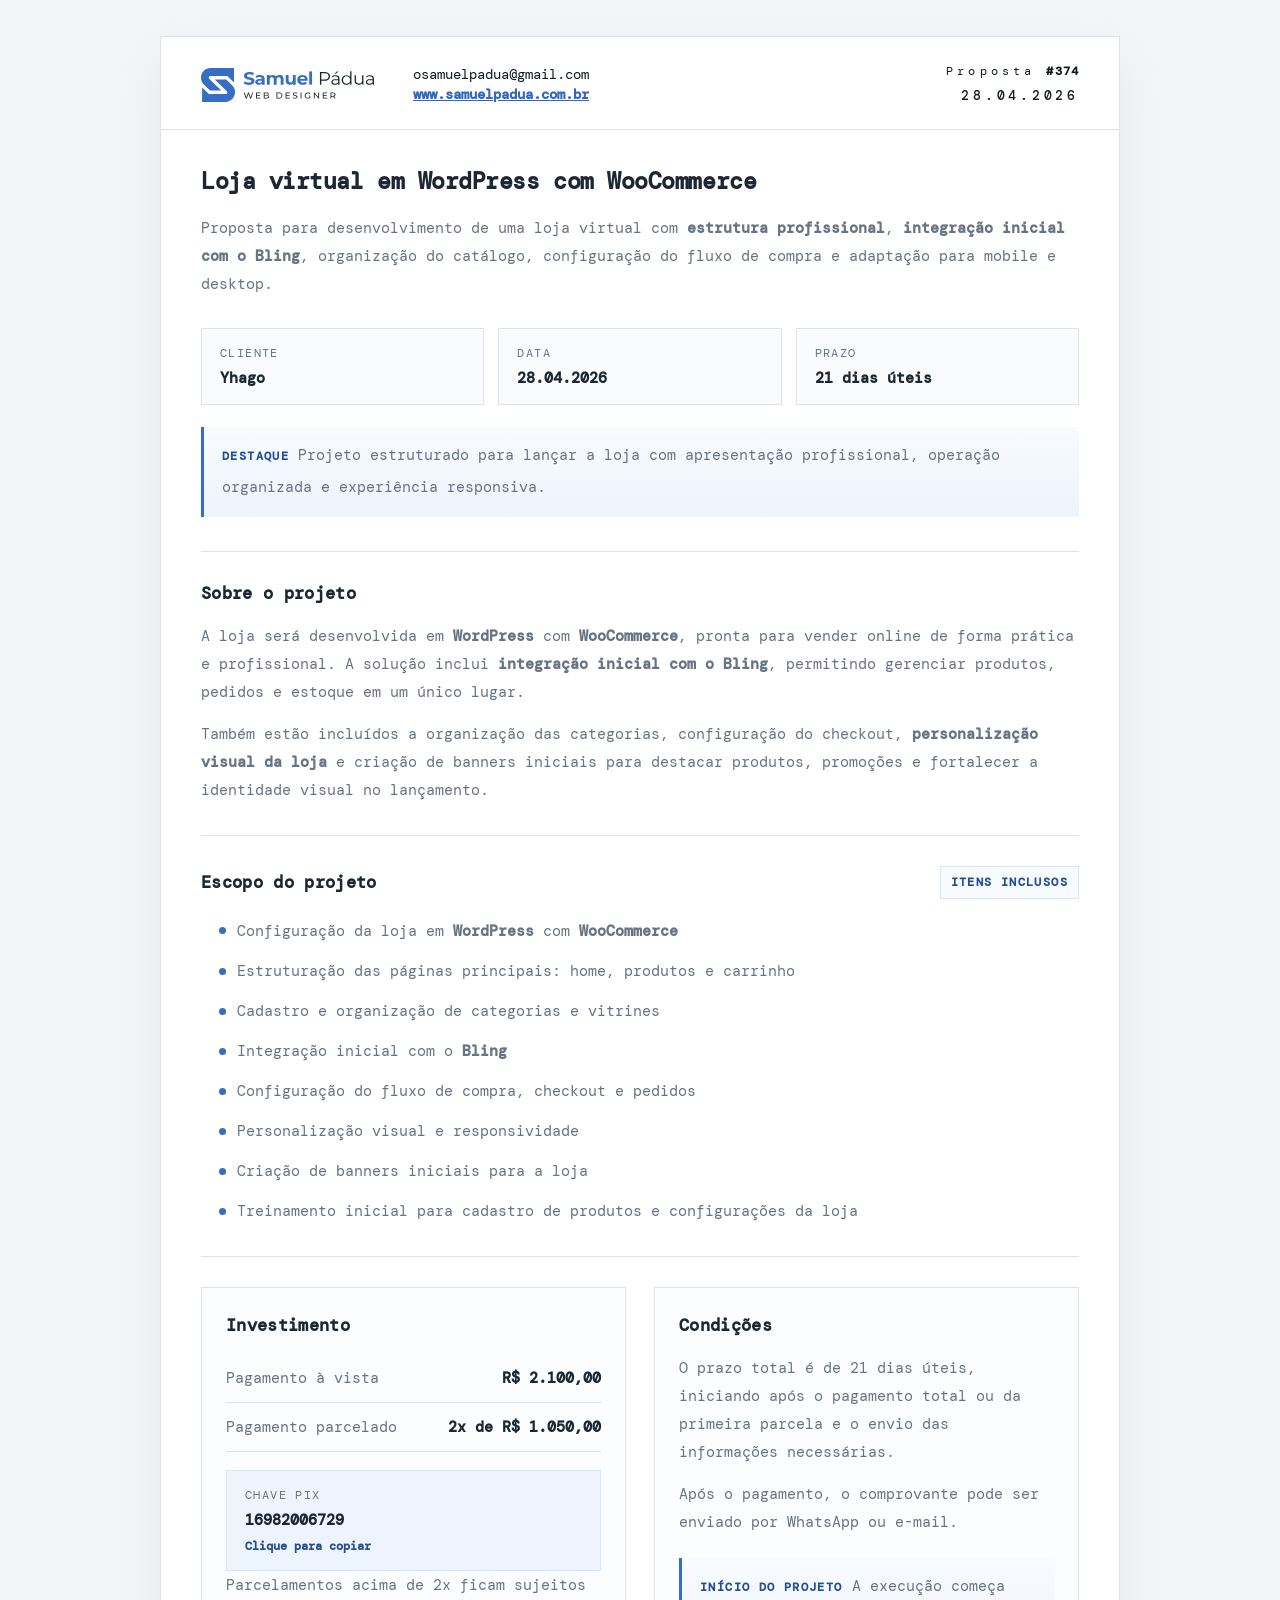
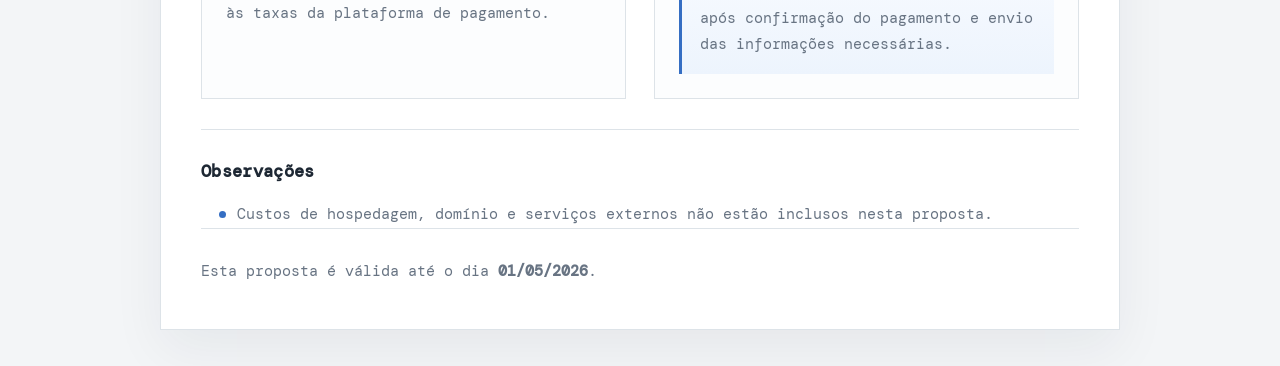
==== index.html @ 8528f8d4 "Initial proposal layout" ====
<!DOCTYPE html>
<html lang="pt-BR">
<head>
  <meta charset="UTF-8">
  <meta name="viewport" content="width=device-width, initial-scale=1.0">
  <title>Proposta Comercial #374</title>
  <link rel="preconnect" href="https://fonts.googleapis.com">
  <link rel="preconnect" href="https://fonts.gstatic.com" crossorigin>
  <link href="https://fonts.googleapis.com/css2?family=DM+Mono:wght@300;400;500&display=swap" rel="stylesheet">
  <link rel="stylesheet" href="styles.css">
</head>
<body>
  <div class="page">
    <header class="topbar">
      <div class="topbar-brand">
        <img class="logo" src="logo.svg" alt="Logotipo Samuel Pádua">
      </div>
      <div class="topbar-contact">
        <a href="mailto:osamuelpadua@gmail.com">osamuelpadua@gmail.com</a>
        <a class="site-link" href="https://www.samuelpadua.com.br">www.samuelpadua.com.br</a>
      </div>
      <div class="topbar-proposal">
        <p class="proposal-code">Proposta <strong>#374</strong></p>
        <p class="proposal-date">28.04.2026</p>
      </div>
    </header>

    <main class="content">
      <section class="hero">
        <h1>Loja virtual em <span class="term-emph">WordPress</span> com <span class="term-emph">WooCommerce</span></h1>
        <p class="intro">
          Proposta para desenvolvimento de uma loja virtual com <strong>estrutura profissional</strong>, <strong>integração inicial com o <span class="term-emph">Bling</span></strong>,
          organização do catálogo, configuração do fluxo de compra e adaptação para mobile e desktop.
        </p>

        <div class="meta">
          <div>
            <span>Cliente</span>
            <strong>Yhago</strong>
          </div>
          <div>
            <span>Data</span>
            <strong>28.04.2026</strong>
          </div>
          <div>
            <span>Prazo</span>
            <strong>21 dias úteis</strong>
          </div>
        </div>

        <div class="hero-note">
          <span>Destaque</span>
          Projeto estruturado para lançar a loja com apresentação profissional, operação organizada e experiência responsiva.
        </div>
      </section>

      <section class="block">
        <h2>Sobre o projeto</h2>
        <p>
          A loja será desenvolvida em <span class="term-emph">WordPress</span> com <span class="term-emph">WooCommerce</span>, pronta para vender online de forma prática e profissional.
          A solução inclui <strong>integração inicial com o <span class="term-emph">Bling</span></strong>, permitindo gerenciar produtos, pedidos e estoque em um único lugar.
        </p>
        <p>
          Também estão incluídos a organização das categorias, configuração do checkout, <strong>personalização visual da loja</strong>
          e criação de banners iniciais para destacar produtos, promoções e fortalecer a identidade visual no lançamento.
        </p>
      </section>

      <section class="block">
        <div class="section-head">
          <h2>Escopo do projeto</h2>
          <span class="section-tag">Itens inclusos</span>
        </div>
        <ul class="simple-list">
          <li>Configuração da loja em <span class="term-emph">WordPress</span> com <span class="term-emph">WooCommerce</span></li>
          <li>Estruturação das páginas principais: home, produtos e carrinho</li>
          <li>Cadastro e organização de categorias e vitrines</li>
          <li>Integração inicial com o <span class="term-emph">Bling</span></li>
          <li>Configuração do fluxo de compra, checkout e pedidos</li>
          <li>Personalização visual e responsividade</li>
          <li>Criação de banners iniciais para a loja</li>
          <li>Treinamento inicial para cadastro de produtos e configurações da loja</li>
        </ul>
      </section>

      <section class="grid-two">
        <article class="block">
          <h2>Investimento</h2>
          <div class="price-line">
            <span>Pagamento à vista</span>
            <strong>R$ 2.100,00</strong>
          </div>
          <div class="price-line">
            <span>Pagamento parcelado</span>
            <strong>2x de R$ 1.050,00</strong>
          </div>
          <button class="note-box copy-box" type="button" data-copy="16982006729" aria-label="Copiar chave Pix 16982006729">
            <span>Chave Pix</span>
            <strong>16982006729</strong>
            <small class="copy-hint">Clique para copiar</small>
          </button>
          <p class="muted">
            Parcelamentos acima de 2x ficam sujeitos às taxas da plataforma de pagamento.
          </p>
        </article>

        <article class="block">
          <h2>Condições</h2>
          <p>
            O prazo total é de 21 dias úteis, iniciando após o pagamento total ou da primeira parcela e o envio das informações necessárias.
          </p>
          <p>
            Após o pagamento, o comprovante pode ser enviado por WhatsApp ou e-mail.
          </p>
          <div class="info-callout">
            <span>Início do projeto</span>
            A execução começa após confirmação do pagamento e envio das informações necessárias.
          </div>
        </article>
      </section>

      <section class="block">
        <h2>Observações</h2>
        <ul class="simple-list">
          <li>Custos de hospedagem, domínio e serviços externos não estão inclusos nesta proposta.</li>
        </ul>
        <p class="proposal-validity">
          Esta proposta é válida até o dia <strong>01/05/2026</strong>.
        </p>
      </section>
    </main>
  </div>
  <script>
    (function () {
      const copyBox = document.querySelector("[data-copy]");
      if (!copyBox) return;

      const originalHint = copyBox.querySelector(".copy-hint").textContent;

      async function copyText(text) {
        if (navigator.clipboard && window.isSecureContext) {
          await navigator.clipboard.writeText(text);
          return;
        }

        const input = document.createElement("textarea");
        input.value = text;
        input.setAttribute("readonly", "");
        input.style.position = "absolute";
        input.style.left = "-9999px";
        document.body.appendChild(input);
        input.select();
        document.execCommand("copy");
        document.body.removeChild(input);
      }

      copyBox.addEventListener("click", async function () {
        const text = copyBox.getAttribute("data-copy");
        const hint = copyBox.querySelector(".copy-hint");

        try {
          await copyText(text);
          hint.textContent = "Copiado";
          copyBox.classList.add("is-copied");

          window.setTimeout(function () {
            hint.textContent = originalHint;
            copyBox.classList.remove("is-copied");
          }, 1800);
        } catch (error) {
          hint.textContent = "Não foi possível copiar";

          window.setTimeout(function () {
            hint.textContent = originalHint;
          }, 2200);
        }
      });
    })();
  </script>
</body>
</html>
---- styles.css ----
:root {
  --bg: #f3f5f7;
  --paper: #ffffff;
  --text: #1d2733;
  --muted: #687483;
  --line: #dde3e8;
  --brand: #356ec3;
  --brand-deep: #244f94;
  --brand-soft: #edf4fd;
  --shadow: 0 20px 50px rgba(19, 31, 45, 0.06);
}

* {
  box-sizing: border-box;
}

html {
  -webkit-font-smoothing: antialiased;
  -moz-osx-font-smoothing: grayscale;
}

body {
  margin: 0;
  background: var(--bg);
  color: var(--text);
  font-family: "DM Mono", "Courier New", Courier, monospace;
}

img {
  display: block;
  max-width: 100%;
}

a {
  color: inherit;
  text-decoration: none;
}

.page {
  width: min(960px, calc(100% - 40px));
  margin: 36px auto;
  background: var(--paper);
  border: 1px solid var(--line);
  box-shadow: var(--shadow);
}

.topbar {
  display: grid;
  grid-template-columns: auto 1fr auto;
  align-items: center;
  gap: 34px;
  padding: 28px 40px 24px;
  border-bottom: 1px solid var(--line);
}

.logo {
  width: 178px;
}

.topbar-contact {
  display: grid;
  justify-items: start;
  gap: 1px;
  font-size: 0.9rem;
  line-height: 1.35;
}

.topbar-contact a {
  color: #111921;
}

.topbar-contact .site-link {
  color: #3168bd;
  font-weight: 700;
  text-decoration: underline;
}

.topbar-proposal {
  text-align: right;
}

.proposal-code,
.proposal-date {
  margin: 0;
  color: #111921;
  font-size: 0.72rem;
  line-height: 1.25;
  letter-spacing: 0.36em;
  text-transform: none;
}

.proposal-code strong {
  letter-spacing: 0.1em;
  font-weight: 700;
}

.proposal-date {
  margin-top: 8px;
  font-size: 0.84rem;
  font-weight: 500;
  letter-spacing: 0.28em;
}

.content {
  padding: 38px 40px 44px;
}

.hero {
  padding-bottom: 34px;
  border-bottom: 1px solid var(--line);
}

.small-label {
  margin: 0 0 14px;
  color: var(--brand);
  font-size: 0.72rem;
  font-weight: 700;
  text-transform: uppercase;
  letter-spacing: 0.16em;
}

.hero h1 {
  margin: 0 0 18px;
  max-width: none;
  font-size: clamp(1.05rem, 1.8vw, 24px);
  font-weight: 700;
  line-height: 1.2;
  letter-spacing: -0.02em;
  white-space: nowrap;
}

.intro,
.block p,
.simple-list,
.muted {
  color: var(--muted);
  font-size: 0.95rem;
  line-height: 1.85;
}

.intro {
  max-width: none;
  width: 100%;
  margin: 0;
}

.intro strong,
.block p strong,
.simple-list strong {
  color: inherit;
  font-weight: 700;
}

.term-emph {
  color: inherit;
  font-weight: 800;
}

.meta {
  display: grid;
  grid-template-columns: repeat(3, 1fr);
  gap: 14px;
  margin-top: 30px;
}

.meta div {
  padding: 16px 18px;
  border: 1px solid var(--line);
  background: #fafbfd;
}

.meta span,
.note-box span {
  display: block;
  margin-bottom: 6px;
  color: var(--muted);
  font-size: 0.73rem;
  text-transform: uppercase;
  letter-spacing: 0.12em;
}

.meta strong,
.price-line strong,
.note-box strong {
  color: var(--text);
  font-size: 0.96rem;
}

.hero-note,
.info-callout {
  margin-top: 22px;
  padding: 16px 18px;
  border-left: 3px solid var(--brand);
  background: linear-gradient(180deg, #f8fbff 0%, var(--brand-soft) 100%);
  color: var(--muted);
  font-size: 0.92rem;
  line-height: 1.75;
}

.hero-note span,
.info-callout span,
.section-tag {
  display: inline-block;
  margin-bottom: 8px;
  color: var(--brand-deep);
  font-size: 0.72rem;
  font-weight: 700;
  text-transform: uppercase;
  letter-spacing: 0.12em;
}

.block {
  padding: 30px 0;
  border-bottom: 1px solid var(--line);
}

.block:last-child {
  border-bottom: 0;
  padding-bottom: 0;
}

.block h2 {
  margin: 0 0 18px;
  font-size: 1.05rem;
  font-weight: 700;
  letter-spacing: 0.02em;
}

.section-head {
  display: flex;
  align-items: center;
  justify-content: space-between;
  gap: 16px;
  margin-bottom: 18px;
}

.section-head h2 {
  margin-bottom: 0;
}

.section-tag {
  margin-bottom: 0;
  padding: 8px 10px;
  border: 1px solid #d8e5f8;
  background: #f7faff;
}

.block p {
  margin: 0 0 14px;
}

.block p:last-child {
  margin-bottom: 0;
}

.simple-list {
  margin: 0;
  padding-left: 18px;
  list-style: none;
}

.simple-list li {
  position: relative;
  padding-left: 18px;
}

.simple-list li::before {
  content: "";
  position: absolute;
  top: 0.72em;
  left: 0;
  width: 7px;
  height: 7px;
  border-radius: 50%;
  background: var(--brand);
}

.simple-list li + li {
  margin-top: 12px;
}

.grid-two {
  display: grid;
  grid-template-columns: repeat(2, minmax(0, 1fr));
  gap: 28px;
  padding: 30px 0;
  border-bottom: 1px solid var(--line);
}

.grid-two .block {
  margin: 0;
  padding: 26px 24px 24px;
  border: 1px solid var(--line);
  background: #fcfdfe;
}

.price-line {
  display: flex;
  justify-content: space-between;
  gap: 20px;
  padding: 14px 0;
  border-bottom: 1px solid var(--line);
  color: var(--muted);
  font-size: 0.92rem;
}

.note-box {
  margin-top: 18px;
  padding: 16px 18px;
  border: 1px solid #d6e5fb;
  background: var(--brand-soft);
  text-align: left;
}

.copy-box {
  display: block;
  width: 100%;
  cursor: pointer;
  transition: border-color 0.2s ease, background-color 0.2s ease, box-shadow 0.2s ease;
  font: inherit;
}

.copy-box:hover {
  border-color: #bfd5f6;
  background: #e8f1fd;
}

.copy-box:focus-visible {
  outline: none;
  border-color: var(--brand);
  box-shadow: 0 0 0 3px rgba(53, 110, 195, 0.16);
}

.copy-box.is-copied {
  border-color: var(--brand);
  background: #e4effe;
}

.copy-hint {
  display: block;
  margin-top: 8px;
  color: var(--brand-deep);
  font-size: 0.75rem;
  font-weight: 600;
}

.muted {
  margin: 18px 0 0;
}

.proposal-validity {
  margin: 48px 0 0;
  padding-top: 28px;
  border-top: 1px solid var(--line);
}

.proposal-validity strong {
  color: var(--brand-deep);
}

@media (max-width: 760px) {
  .page {
    width: min(100% - 16px, 960px);
    margin: 8px auto;
  }

  .topbar {
    grid-template-columns: 1fr;
    gap: 16px;
    padding: 24px;
  }

  .logo {
    width: 148px;
  }

  .topbar-contact {
    font-size: 0.84rem;
  }

  .topbar-proposal {
    text-align: left;
  }

  .content {
    padding: 24px;
  }

  .hero h1 {
    white-space: normal;
  }

  .meta,
  .grid-two {
    grid-template-columns: 1fr;
  }

  .section-head {
    flex-direction: column;
    align-items: flex-start;
  }

  .price-line {
    flex-direction: column;
    gap: 6px;
  }
}

@media print {
  @page {
    margin: 12mm;
  }

  body {
    background: #ffffff;
  }

  .page {
    width: 100%;
    margin: 0;
    border: 0;
    box-shadow: none;
  }
}
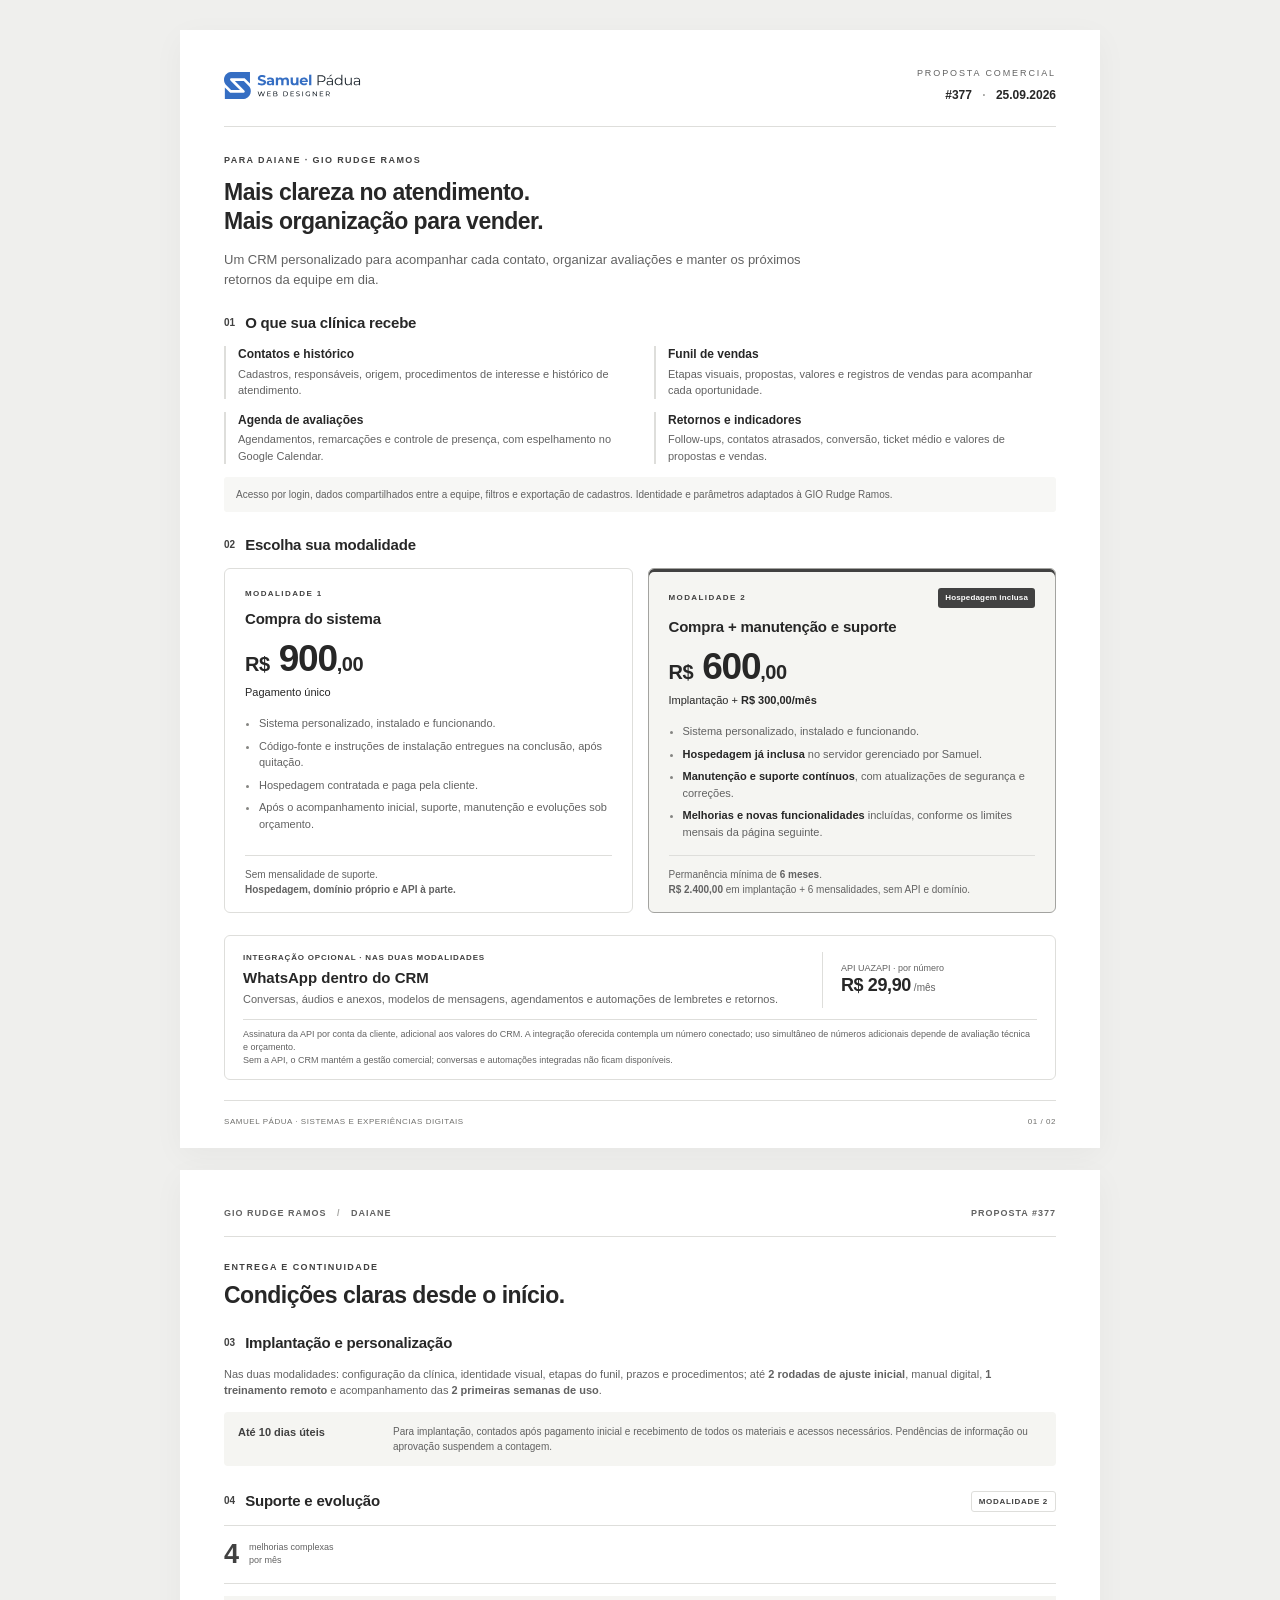
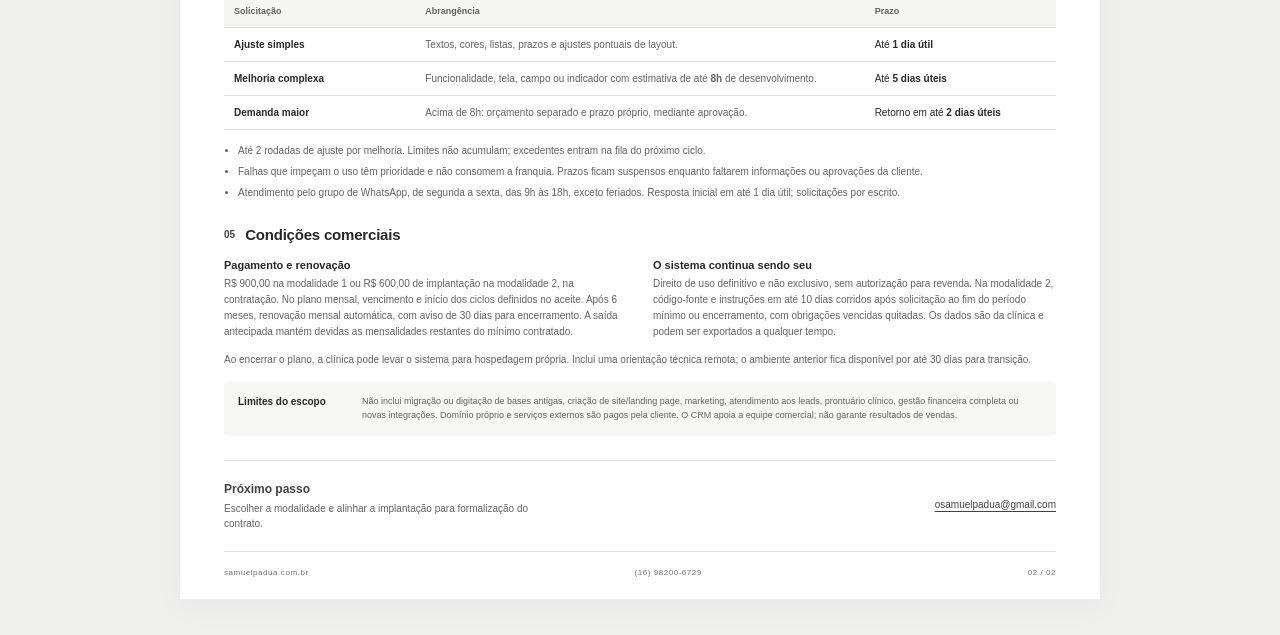
==== commit 32973275: "Publica proposta 377 e restringe GitHub Pages a proposta atual" ====
--- a/index.html
+++ b/index.html
@@ -3,179 +3,11 @@
 <head>
   <meta charset="UTF-8">
   <meta name="viewport" content="width=device-width, initial-scale=1.0">
-  <title>Proposta Comercial #374</title>
-  <link rel="preconnect" href="https://fonts.googleapis.com">
-  <link rel="preconnect" href="https://fonts.gstatic.com" crossorigin>
-  <link href="https://fonts.googleapis.com/css2?family=DM+Mono:wght@300;400;500&display=swap" rel="stylesheet">
-  <link rel="stylesheet" href="styles.css">
+  <meta name="robots" content="noindex, nofollow">
+  <meta http-equiv="refresh" content="0; url=377/">
+  <title>Proposta #377 · GIO Rudge Ramos</title>
 </head>
 <body>
-  <div class="page">
-    <header class="topbar">
-      <div class="topbar-brand">
-        <img class="logo" src="logo.svg" alt="Logotipo Samuel Pádua">
-      </div>
-      <div class="topbar-contact">
-        <a href="mailto:osamuelpadua@gmail.com">osamuelpadua@gmail.com</a>
-        <a class="site-link" href="https://www.samuelpadua.com.br">www.samuelpadua.com.br</a>
-      </div>
-      <div class="topbar-proposal">
-        <p class="proposal-code">Proposta <strong>#374</strong></p>
-        <p class="proposal-date">28.04.2026</p>
-      </div>
-    </header>
-
-    <main class="content">
-      <section class="hero">
-        <h1>Loja virtual em <span class="term-emph">WordPress</span> com <span class="term-emph">WooCommerce</span></h1>
-        <p class="intro">
-          Proposta para desenvolvimento de uma loja virtual com <strong>estrutura profissional</strong>, <strong>integração inicial com o <span class="term-emph">Bling</span></strong>,
-          organização do catálogo, configuração do fluxo de compra e adaptação para mobile e desktop.
-        </p>
-
-        <div class="meta">
-          <div>
-            <span>Cliente</span>
-            <strong>Yhago</strong>
-          </div>
-          <div>
-            <span>Data</span>
-            <strong>28.04.2026</strong>
-          </div>
-          <div>
-            <span>Prazo</span>
-            <strong>21 dias úteis</strong>
-          </div>
-        </div>
-
-        <div class="hero-note">
-          <span>Destaque</span>
-          Projeto estruturado para lançar a loja com apresentação profissional, operação organizada e experiência responsiva.
-        </div>
-      </section>
-
-      <section class="block">
-        <h2>Sobre o projeto</h2>
-        <p>
-          A loja será desenvolvida em <span class="term-emph">WordPress</span> com <span class="term-emph">WooCommerce</span>, pronta para vender online de forma prática e profissional.
-          A solução inclui <strong>integração inicial com o <span class="term-emph">Bling</span></strong>, permitindo gerenciar produtos, pedidos e estoque em um único lugar.
-        </p>
-        <p>
-          Também estão incluídos a organização das categorias, configuração do checkout, <strong>personalização visual da loja</strong>
-          e criação de banners iniciais para destacar produtos, promoções e fortalecer a identidade visual no lançamento.
-        </p>
-      </section>
-
-      <section class="block">
-        <div class="section-head">
-          <h2>Escopo do projeto</h2>
-          <span class="section-tag">Itens inclusos</span>
-        </div>
-        <ul class="simple-list">
-          <li>Configuração da loja em <span class="term-emph">WordPress</span> com <span class="term-emph">WooCommerce</span></li>
-          <li>Estruturação das páginas principais: home, produtos e carrinho</li>
-          <li>Cadastro e organização de categorias e vitrines</li>
-          <li>Integração inicial com o <span class="term-emph">Bling</span></li>
-          <li>Configuração do fluxo de compra, checkout e pedidos</li>
-          <li>Personalização visual e responsividade</li>
-          <li>Criação de banners iniciais para a loja</li>
-          <li>Treinamento inicial para cadastro de produtos e configurações da loja</li>
-        </ul>
-      </section>
-
-      <section class="grid-two">
-        <article class="block">
-          <h2>Investimento</h2>
-          <div class="price-line">
-            <span>Pagamento à vista</span>
-            <strong>R$ 2.100,00</strong>
-          </div>
-          <div class="price-line">
-            <span>Pagamento parcelado</span>
-            <strong>2x de R$ 1.050,00</strong>
-          </div>
-          <button class="note-box copy-box" type="button" data-copy="16982006729" aria-label="Copiar chave Pix 16982006729">
-            <span>Chave Pix</span>
-            <strong>16982006729</strong>
-            <small class="copy-hint">Clique para copiar</small>
-          </button>
-          <p class="muted">
-            Parcelamentos acima de 2x ficam sujeitos às taxas da plataforma de pagamento.
-          </p>
-        </article>
-
-        <article class="block">
-          <h2>Condições</h2>
-          <p>
-            O prazo total é de 21 dias úteis, iniciando após o pagamento total ou da primeira parcela e o envio das informações necessárias.
-          </p>
-          <p>
-            Após o pagamento, o comprovante pode ser enviado por WhatsApp ou e-mail.
-          </p>
-          <div class="info-callout">
-            <span>Início do projeto</span>
-            A execução começa após confirmação do pagamento e envio das informações necessárias.
-          </div>
-        </article>
-      </section>
-
-      <section class="block">
-        <h2>Observações</h2>
-        <ul class="simple-list">
-          <li>Custos de hospedagem, domínio e serviços externos não estão inclusos nesta proposta.</li>
-        </ul>
-        <p class="proposal-validity">
-          Esta proposta é válida até o dia <strong>01/05/2026</strong>.
-        </p>
-      </section>
-    </main>
-  </div>
-  <script>
-    (function () {
-      const copyBox = document.querySelector("[data-copy]");
-      if (!copyBox) return;
-
-      const originalHint = copyBox.querySelector(".copy-hint").textContent;
-
-      async function copyText(text) {
-        if (navigator.clipboard && window.isSecureContext) {
-          await navigator.clipboard.writeText(text);
-          return;
-        }
-
-        const input = document.createElement("textarea");
-        input.value = text;
-        input.setAttribute("readonly", "");
-        input.style.position = "absolute";
-        input.style.left = "-9999px";
-        document.body.appendChild(input);
-        input.select();
-        document.execCommand("copy");
-        document.body.removeChild(input);
-      }
-
-      copyBox.addEventListener("click", async function () {
-        const text = copyBox.getAttribute("data-copy");
-        const hint = copyBox.querySelector(".copy-hint");
-
-        try {
-          await copyText(text);
-          hint.textContent = "Copiado";
-          copyBox.classList.add("is-copied");
-
-          window.setTimeout(function () {
-            hint.textContent = originalHint;
-            copyBox.classList.remove("is-copied");
-          }, 1800);
-        } catch (error) {
-          hint.textContent = "Não foi possível copiar";
-
-          window.setTimeout(function () {
-            hint.textContent = originalHint;
-          }, 2200);
-        }
-      });
-    })();
-  </script>
+  <p><a href="377/">Abrir proposta para a GIO Rudge Ramos</a></p>
 </body>
 </html>
